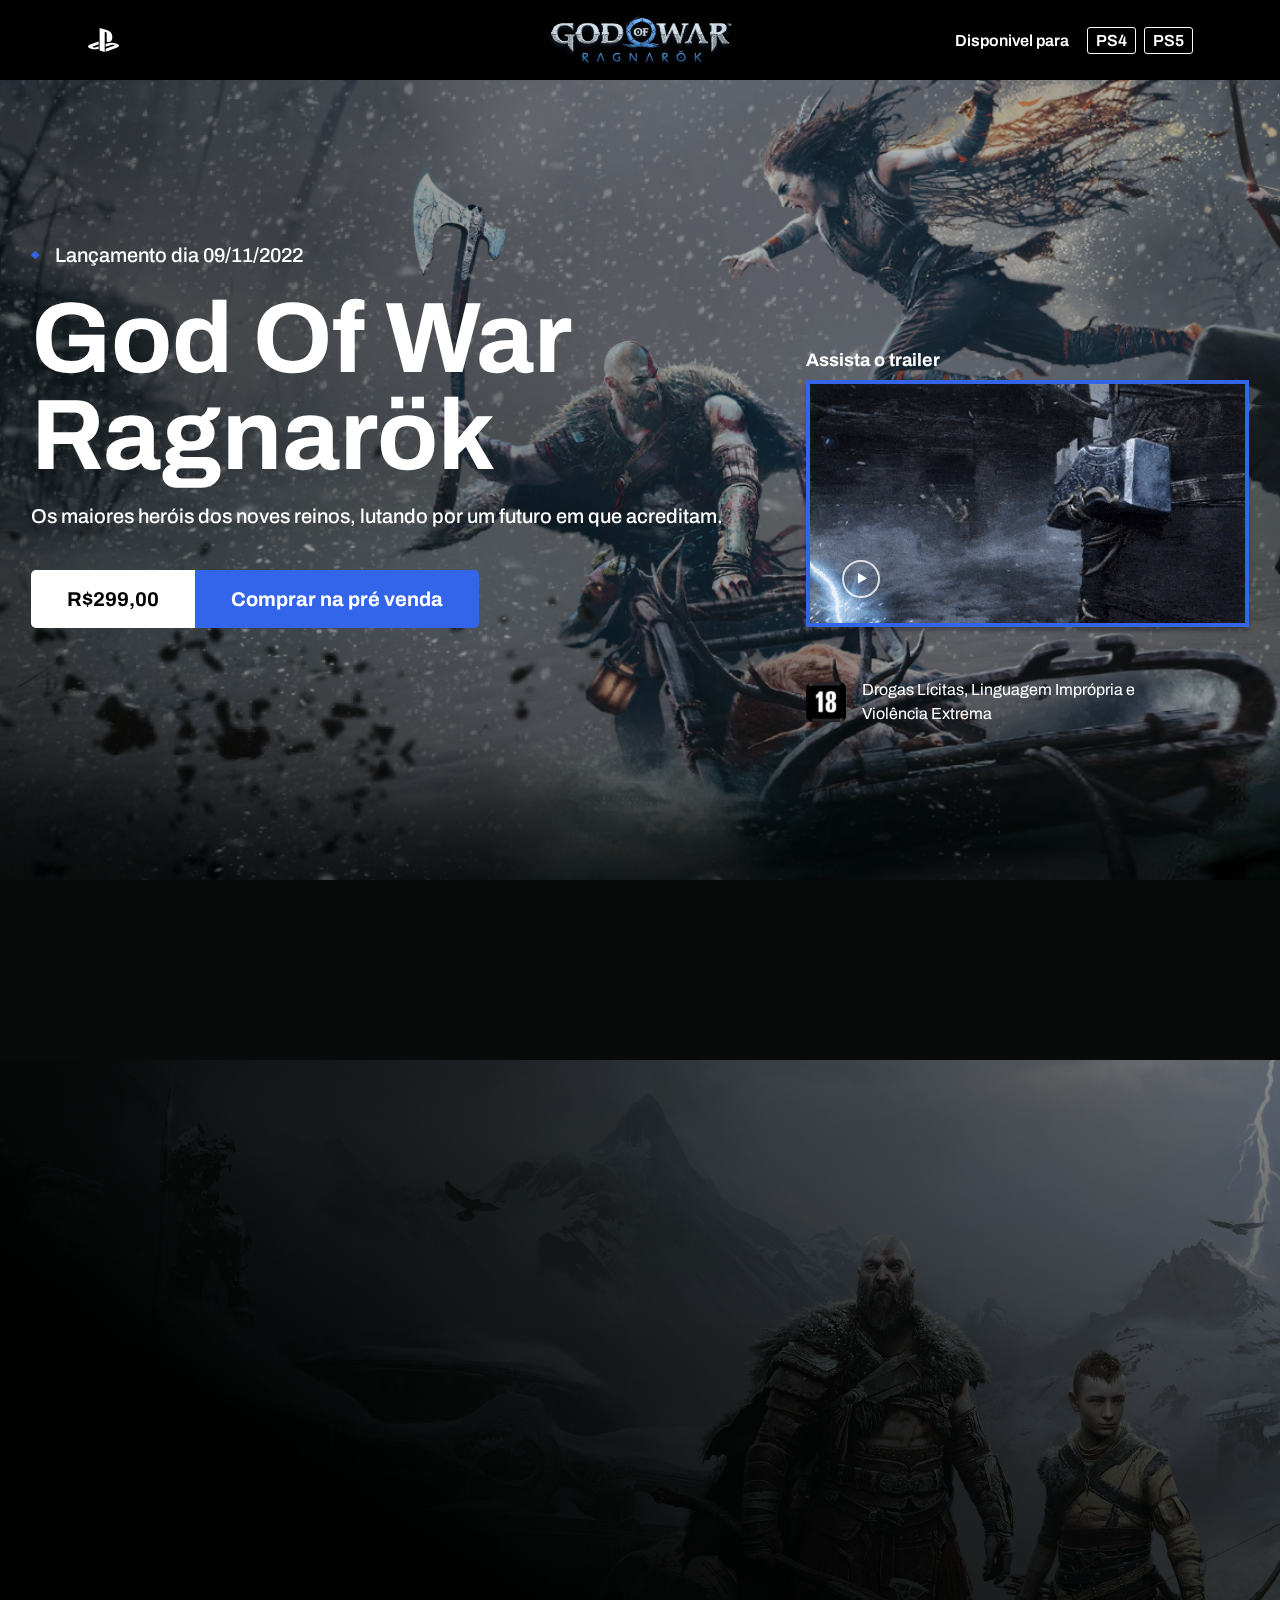
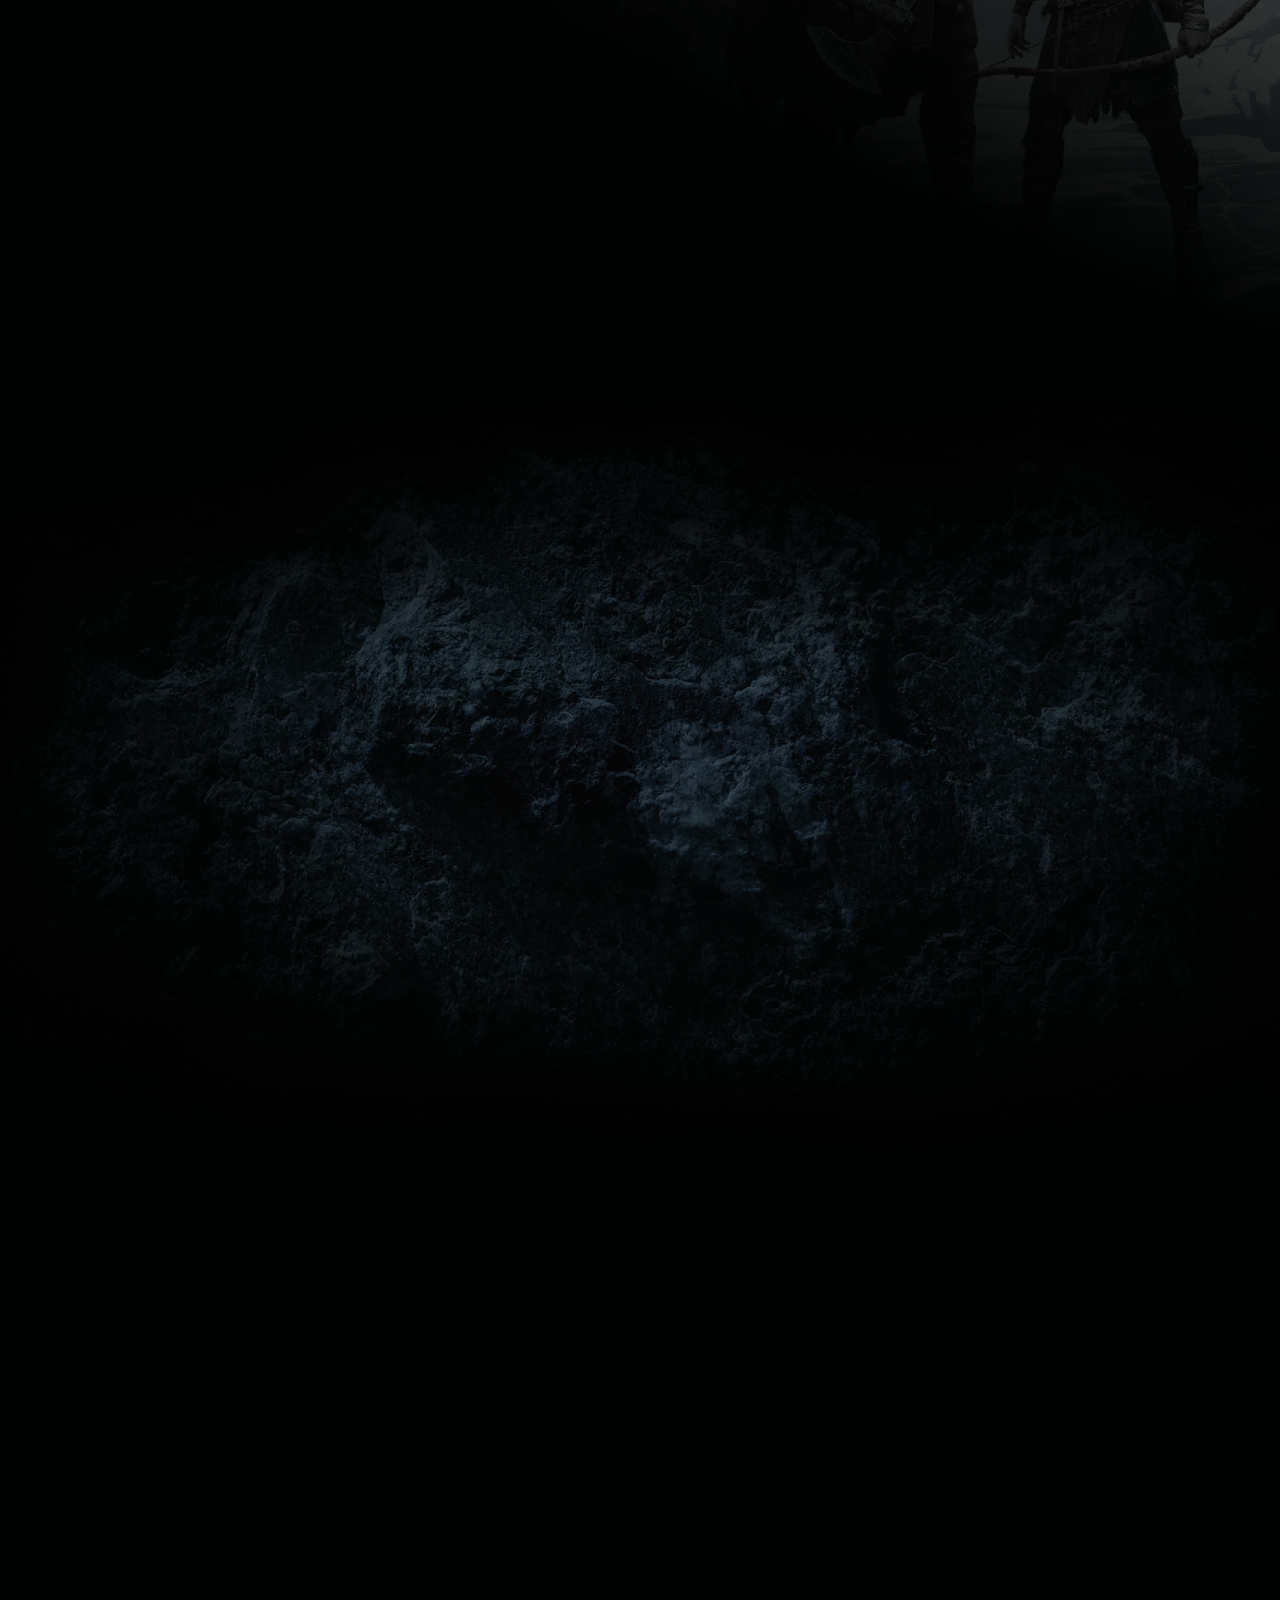
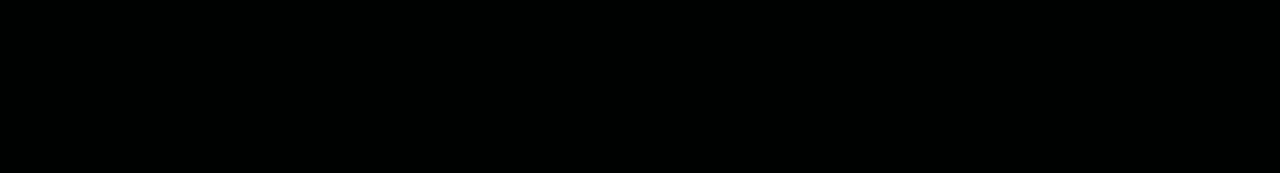
==== index.html @ 397159f2 "Initial commit" ====
<!DOCTYPE html>
<html lang="pt-br">
<head>
    <meta charset="UTF-8">
    <meta http-equiv="X-UA-Compatible" content="IE=edge">
    <meta name="viewport" content="width=device-width, initial-scale=1.0">

    <link rel="preconnect" href="https://fonts.googleapis.com">
    <link rel="preconnect" href="https://fonts.gstatic.com" crossorigin>
    <link href="https://fonts.googleapis.com/css2?family=Archivo:wght@400;500;600;700&display=swap" rel="stylesheet">
    <link href="https://unpkg.com/aos@2.3.1/dist/aos.css" rel="stylesheet">
    <link rel="stylesheet" href="./css/main.min.css">
    <link rel="stylesheet" href="https://cdn.jsdelivr.net/npm/swiper@8/swiper-bundle.min.css">
    <link rel="shortcut icon" href="./img/favicon-16x16.png" type="image/x-icon">

    <title>God Of War Ragnarök</title>
</head>
<body>
    <header>
        <div class="container-gow">
            <div class="position-sony" data-aos="fade-right">
                <a href="https://www.playstation.com/pt-br/" target="_blank">
                    <img src="./img/sony.svg" class="logo-sony" alt="logo sony">
                </a>
            </div>
            
            <div class="position-gow" data-aos="zoom-in">
                <a href="/">
                    <img src="./img/logo.jpg" class="logo-gow" alt="logo god of war ragnarok">
                </a>
            </div>

            <div class="platform" data-aos="fade-left">
                    <span>Disponivel para</span>
                    <ul>
                        <li>
                            <a href="https://www.playstation.com/pt-br/games/god-of-war-ragnarok/" target="_blank">PS4</a>
                        </li>
                        <li>
                            <a href="https://www.playstation.com/pt-br/games/god-of-war-ragnarok/" target="_blank">PS5</a>
                        </li>
                    </ul>
            </div>
        </div>
    </header>

    <section class="s-hero">
        <div class="container-gow">
            <div class="left" data-aos="fade-right">
                <h3 class="subtitle">
                    <img src="./img/bullets.svg" alt="bullet title">
                    <span>Lançamento dia 09/11/2022</span>
                </h3>

                <h1>God Of War Ragnarök</h1>
                <p>Os maiores heróis dos noves reinos, lutando por um futuro em que acreditam.</p>

                <div class="value">
                    <div class="price">
                        <h4>
                            <strong>R$299,00</strong>
                        </h4>
                    </div>

                    <div class="pre-venda">
                        <a href="#" target="_blank">Comprar na pré venda</a>
                    </div>
                </div>
            </div>

            <div class="right" data-aos="fade-up">
                <span>Assista o trailer</span>
                <button>
                    <a href="https://youtu.be/gqciogn3sUc" target="_blank">
                        <img src="img/thumbnail.gif" class="thumbnail" alt="thumbnail do trailer">
                        <img src="img/play.svg" class="play" alt="icon play">
                    </a>
                </button>

                <div class="year-old">
                    <img src="./img/faixa-etaria.png" alt="faixa etaria 18 anos">
                    <p>Drogas Lícitas, Linguagem Imprópria e Violência Extrema</p>
                </div>
            </div>
        </div>
    </section>

    <section class="s-info-geral">
        <div class="container-gow" data-aos="fade-up">
            <ul class="aos-init">
                <li>
                    <div class="icon">
                        <img src="./img/icon-game-offline.png" alt="icone - jogo offline">
                    </div>
                    <span>Jogo offline habilitado</span>
                </li>

                <li>
                    <div class="icon">
                        <img src="./img/icon-singleplayer.png" alt="icone - 1 jogador">
                    </div>
                    <span>1 jogador</span>
                </li>

                <li>
                    <div class="icon">
                        <img src="./img/icon-use-remote.png" alt="icone - compátivel remoto">
                    </div>
                    <span>Compátivel com uso remoto</span>
                </li>

                <li>
                    <div class="icon">
                        <img src="./img/icon-function-vibration.png" alt="icone - função de vibração">
                    </div>
                    <span>Função de vibração necessária</span>
                </li>

                <li>
                    <div class="icon">
                        <img src="./img/icon-effect.png" alt="icone - jogo offline">
                    </div>
                    <span>Efeito gatilho necessário</span>
                </li>

                <li>
                    <div class="icon">
                        <img src="./img/icon-psn-plus.png" alt="icone - jogo offline">
                    </div>
                    <span>Compatível com a ajuda do jogo</span>
                </li>
            </ul>
        </div>
    </section>

    <section class="s-story">
        <div class="container-gow">
            <div class="left" data-aos="fade-right">
                <h3 class="subtitle">
                    <img src="./img/bullets.svg" alt="bullets">
                    <span>Sony Interactive Entertainment</span>
                </h3>
    
                <h2>
                    Embarque com Kratos e Atreus em uma jornada épica
                </h2>
    
                <p>
                    O Fimbulwinter já começou. Kratos e Atreus devem viajar pelos Nove Reinos em busca de respostas enquanto as forças asgardianas se preparam para uma batalha profetizada que causará o fim do mundo. Nessa jornada, eles explorarão paisagens míticas impressionantes e enfrentarão inimigos aterradores: deuses nórdicos e monstros. A ameaça do Ragnarök se aproxima. Kratos e Atreus terão de escolher entre a segurança deles próprios e a dos reinos.
                </p>
    
                <div class="corp">
                    <img src="./img/logo-sta-monica-sony.png" alt="Logo Santa Monica e Sony">
                    <span>
                        De Santa Monica Studio, esta é a sequência da aclamada versão de 2018 de God of War.
                    </span>
                </div>
            </div>
            
            <img src="./img/kratos-atreus.png" class="kratos-atreus" data-aos="fade-left" alt="imagem do kratos e atreus">
        </div>
    </section>

    <section class="s-characters">
        <div class="container-gow">
            <div class="description">
                <div class="left" data-aos="fade-right">
                    <h3 class="subtitle">
                        <img src="./img/bullets.svg" alt="Conheça os personagens">
                        <span>Conheça os personagens</span>
                    </h3>

                    <h2>Toda grande aventura é uma história esperando para ser contada</h2>

                    <p>
                        Reviva o começo da jornada nórdica épica de Kratos e Atreus em Mitos de Midgard. Um alerta para quem não está familiarizado com God of War: spoilers à frente.
                    </p>
                </div>

                <div class="right" data-aos="fade-left">
                    <img src="./img/axel.png" alt="Imagem do machado do kratos">
                    <!-- <div class="text">
                        <img src="./img/logo.jpg" alt="Logo do God Of War">
                        <span>Lançamento dia 09/11/2022</span>
                    </div> -->
                </div>
            </div>

            <div class="slide-characters" data-aos="fade-up">
                <div class="swiper-wrapper">

                    <!-- Kratos -->
                    <div class="swiper-slide">
                        <div class="card-gow">
                            <div class="image-gow">
                                <img src="./img/kratos.jpg" alt="kratos, deus da guerra">
                                <button>Saiba mais</button>
                            </div>

                            <div class="info-gow">
                                <h3>Kratos</h3>
                                <span>Deus da Guerra</span>
                            </div>
                        </div>
                    </div>

                    <!-- Atreus -->
                    <div class="swiper-slide">
                        <div class="card-gow">
                            <div class="image-gow">
                                <img src="./img/atreus.jpg" alt="Atreus, filho de Kratos">
                                <button>Saiba mais</button>
                            </div>

                            <div class="info-gow">
                                <h3>Atreus</h3>
                                <span>Filho de Kratos e campeão dos Jötnar</span>
                            </div>
                        </div>
                    </div>

                    <!-- Mimir -->
                    <div class="swiper-slide">
                        <div class="card-gow">
                            <div class="image-gow">
                                <img src="./img/mimir.jpg" alt="Mimir, aliado de Kratos e o Homem mais inteligente vivo">
                                <button>Saiba mais</button>
                            </div>

                            <div class="info-gow">
                                <h3>Mimir</h3>
                                <span>Aliado de Kratos e o Homem mais inteligente vivo</span>
                            </div>
                        </div>
                    </div>

                    <!-- Freya -->
                    <div class="swiper-slide">
                        <div class="card-gow">
                            <div class="image-gow">
                                <img src="./img/freya.jpg" alt="Freya, Deusa Vanir, mãe de Bauldur e aliada de Kratos">
                                <button>Saiba mais</button>
                            </div>

                            <div class="info-gow">
                                <h3>Freya</h3>
                                <span>Deusa Vanir, mãe de Bauldur e aliada de Kratos</span>
                            </div>
                        </div>
                    </div>

                    <!-- Thor -->
                    <div class="swiper-slide">
                        <div class="card-gow">
                            <div class="image-gow">
                                <img src="./img/thor.jpg" alt="Thor, Deus do trovão e filho de Odin">
                                <button>Saiba mais</button>
                            </div>

                            <div class="info-gow">
                                <h3>Thor</h3>
                                <span>Deus do trovão e filho de Odin</span>
                            </div>
                        </div>
                    </div>

                    <!-- Tyr -->
                    <div class="swiper-slide">
                        <div class="card-gow">
                            <div class="image-gow">
                                <img src="./img/tyr.jpg" alt="Tyr, Deus da Guerra Nórdico">
                                <button>Saiba mais</button>
                            </div>

                            <div class="info-gow">
                                <h3>Tyr</h3>
                                <span>Deus da Guerra Nórdico</span>
                            </div>
                        </div>
                    </div>

                    <!-- Angrboda -->
                    <div class="swiper-slide">
                        <div class="card-gow">
                            <div class="image-gow">
                                <img src="./img/angrboda.jpg" alt="Angrboda, Amiga de Atreus e Jötnar">
                                <button>Saiba mais</button>
                            </div>

                            <div class="info-gow">
                                <h3>Angrboda</h3>
                                <span>Amiga de Atreus e Jötnar</span>
                            </div>
                        </div>
                    </div>

                    <!-- Sindri -->
                    <div class="swiper-slide">
                        <div class="card-gow">
                            <div class="image-gow">
                                <img src="./img/sindri.jpg" alt="Sindri, anão ferreiro, aliado de Kratos e irmão de Brok">
                                <button>Saiba mais</button>
                            </div>

                            <div class="info-gow">
                                <h3>Sindri</h3>
                                <span>Anão ferreiro e aliado de Kratos</span>
                            </div>
                        </div>
                    </div>

                    <!-- Brok -->
                    <div class="swiper-slide">
                        <div class="card-gow">
                            <div class="image-gow">
                                <img src="./img/brok.jpg" alt="Brok, anão ferreiro, aliado de Kratos e irmão de Sindri">
                                <button>Saiba mais</button>
                            </div>

                            <div class="info-gow">
                                <h3>Brok</h3>
                                <span>Aliado de Kratos e irmão de Sindri</span>
                            </div>
                        </div>
                    </div>

                    <div class="swiper-slide">
                        <div class="card-gow">
                            <div class="image-gow">
                                <img src="./img/durlin.jpg" alt="Durlin, amigo de Sindri e Brok">
                                <button>Saiba mais</button>
                            </div>

                            <div class="info-gow">
                                <h3>Durlin</h3>
                                <span>Amigo de Sindri e Brok</span>
                            </div>
                        </div>
                    </div>
                </div>
            </div>
        </div>
        
    </section>

    <!-- Default js, swiper library and animation aos -->
    <script src="https://cdn.jsdelivr.net/npm/swiper@8/swiper-bundle.min.js"></script>
    <script src="https://unpkg.com/aos@2.3.1/dist/aos.js"></script>
    <script src="./js/main.js"></script>
</body>
</html>
---- css/main.min.css ----
*{margin:0;padding:0;border:0;outline:0;box-sizing:border-box;list-style:none;text-decoration:none;font-family:"Archivo",Arial,sans-serif;color:#fff}::-webkit-scrollbar{width:10px;background-color:#000201}::-webkit-scrollbar-thumb{background:#3265ea;border-radius:20px}html,body{height:100%;width:100%;background:#000201;font-size:62.5%}img{max-width:100%;display:block}.container-gow{width:100%;max-width:143.5rem;margin:0 auto;padding:0 1.5rem}@media screen and (max-width: 1440px){.container-gow{max-width:124.8rem}}.subtitle{display:flex;margin-bottom:2.4rem;align-items:center;font-size:2rem;font-weight:500;line-height:2.2rem;color:#fff}@media(max-width: 1200px){.subtitle span{font-size:1.8rem}}@media(max-width: 900px){.subtitle{justify-content:center}}@media(max-width: 480px){.subtitle span{font-size:1.6rem}}h1{font-weight:700;font-size:7.75rem;line-height:97.5%}@media(max-width: 1200px){h1{font-size:8rem !important}}h2{font-weight:700;font-size:4rem;line-height:130%}p{font-weight:400;font-size:2rem;line-height:160%;color:#bdc2cb}.card-gow{width:100%;max-width:38.4rem}.card-gow .image-gow{position:relative;display:flex;justify-content:center;height:100%;width:100%;margin-bottom:2.4rem;overflow:hidden}.card-gow .image-gow img{transition:transform .3s ease}.card-gow .image-gow button{position:absolute;bottom:0;padding:1.8rem 3.6rem;border-radius:5px;background:#3265ea;font-weight:700;font-size:1.8rem;line-height:2rem;opacity:0;cursor:pointer;transition:all .3s ease}.card-gow .info-gow h3{font-weight:700;font-size:1.8rem;line-height:2rem;margin-bottom:7px}.card-gow .info-gow span{font-size:1.4rem;line-height:1.5rem}.card-gow:hover .image-gow img{width:100%;height:100%;-o-object-fit:cover;object-fit:cover;transition:transform .7s ease;transform:scale(1.1)}.card-gow:hover .image-gow button{opacity:1;bottom:5.7rem}.card-gow:hover .image-gow button:hover{color:rgba(255,255,255,.829)}@media(max-width: 767px){div.container-gow div.position-sony{display:none}div.container-gow div.position-gow{width:140px;display:flex;align-items:center;position:absolute;left:2em}div.container-gow div.platform{right:2em}div.container-gow div.platform span{display:none}}@media(min-width: 768px)and (max-width: 1200px){header .container-gow .platform{right:2em}header .container-gow .platform span{display:none}}@media(max-width: 1200px){section.s-hero{height:67rem;padding-top:8.4rem;padding-bottom:8rem}section.s-hero div.container-gow div.left{margin-bottom:4rem;max-width:64rem}section.s-hero div.container-gow div.left p{font-size:1.8rem}section.s-hero div.container-gow div.right{max-width:35.7rem}section.s-hero div.container-gow div.right button{height:19.7rem}section.s-info-geral{height:auto;padding:4rem 0}section.s-info-geral ul{flex-wrap:wrap;gap:3rem 0}section.s-info-geral ul li{width:33.3%}section.s-story{background:none;padding:6rem 0}section.s-story div.container-gow{flex-direction:column-reverse;align-items:center}section.s-story div.container-gow div.left{max-width:100%;text-align:center}section.s-story div.container-gow div.left h3.subtitle{justify-content:center}section.s-story div.container-gow div.left h2{max-width:75%;margin:2rem auto}section.s-story div.container-gow img.kratos-atreus{top:0;left:0;margin-bottom:6rem}section.s-characters{padding:6rem 0}section.s-characters div.container-gow div.description div.right span{margin-left:0}}@media(max-width: 900px){section.s-hero{height:auto}section.s-hero div.container-gow{flex-direction:column;align-items:center}section.s-hero div.container-gow div.left{text-align:center}section.s-hero div.container-gow div.left div.value{justify-content:center}section.s-hero div.container-gow div.right{top:0;text-align:center}section.s-hero div.container-gow div.right button{margin-bottom:3rem}section.s-hero div.container-gow div.right div.year-old{flex-direction:column}section.s-hero div.container-gow div.right div.year-old p{margin-left:0;margin-top:2rem}section.s-story div.container-gow div.left h2{max-width:95%}section.s-characters div.container-gow div.description{flex-direction:column;align-items:center}section.s-characters div.container-gow div.description div.left{max-width:100%;margin-bottom:4rem;text-align:center}section.s-characters div.container-gow div.description div.left p{max-width:60rem;margin:0 auto}}@media(max-width: 560px){section.s-info-geral ul li{width:50%}section.s-info-geral ul li span{max-width:14.5rem}section.s-story div.container-gow div.left h2{font-size:3rem}section.s-story div.container-gow div.left p{margin-bottom:4rem;font-size:1.6rem}section.s-story div.container-gow div.left div.corp{flex-direction:column}section.s-story div.container-gow div.left div.corp span{margin-top:3rem;margin-left:0}section.s-characters{padding:6rem 0}section.s-characters div.container-gow div.description div.left h2{font-size:3rem}section.s-characters div.container-gow div.description div.left p{font-size:1.8rem}}@media(max-width: 480px){section.s-hero{padding:4rem 0}section.s-hero div.container-gow div.left h1{margin:1.5rem 0;font-size:6rem !important}section.s-hero div.container-gow div.left p{margin:3rem auto}section.s-hero div.container-gow div.left div.value{max-width:35.7rem;margin:auto;flex-direction:column}section.s-hero div.container-gow div.left div.value div.price{width:100%;border-radius:5px 5px 0 0}section.s-hero div.container-gow div.left div.value div.pre-venda{width:100%;border-radius:0 0 5px 5px}section.s-hero div.container-gow div.left div.value div.pre-venda a{width:100%;padding:0;display:flex;align-items:center;justify-content:center}}header{display:flex;height:8rem;width:100%;background:#000}header .container-gow{position:relative;display:flex;align-items:center;justify-content:center;min-width:100%}header .container-gow .position-sony{position:absolute;left:14em}header .container-gow .platform{display:flex;align-items:center;position:absolute;right:14em}header .container-gow .platform span{font-weight:600;font-size:1.6rem;line-height:17px}header .container-gow .platform ul{display:flex;align-items:center;gap:.8rem;margin-left:1.8rem}header .container-gow .platform ul li{display:flex;align-items:center;justify-content:center;padding:.4rem .8rem;border:1.5px solid #fff;border-radius:3px;font-weight:600;font-size:1.6rem;text-transform:uppercase;cursor:pointer}header .container-gow .platform ul li:hover{border:1.5px solid rgba(255,255,255,.788)}header .container-gow .platform ul li:hover a{color:rgba(255,255,255,.788)}.s-hero{height:80rem;padding-top:16.4rem;padding-bottom:10.3rem;background:url(../img/bg-hero.jpg) no-repeat fixed top center;background-size:cover}.s-hero .container-gow{display:flex;align-items:flex-end;justify-content:space-between}.s-hero .container-gow .left{width:100%;max-width:78.2rem}.s-hero .container-gow .left .subtitle{display:flex;align-items:center;font-weight:500;font-size:2rem;line-height:2.2rem;color:#fff;margin-bottom:2.4rem}.s-hero .container-gow .left .subtitle img{margin-right:1.5rem}.s-hero .container-gow .left h1{margin-top:2.4rem;margin-bottom:1.8rem;font-size:10rem}.s-hero .container-gow .left p{margin-top:1.8rem;margin-bottom:4rem;font-weight:500;font-size:2rem;line-height:140%;color:#fff}.s-hero .container-gow .left .value{display:flex;align-items:center}.s-hero .container-gow .left .value div.price{padding:0 3.6rem;background:#fff;border-radius:5px 0 0 5px;display:flex;align-items:center;justify-content:center}.s-hero .container-gow .left .value div.pre-venda{border-radius:0 5px 5px 0;background:#3265ea}.s-hero .container-gow .left .value strong{font-weight:700;font-size:2rem;line-height:5.8rem;color:#000}.s-hero .container-gow .left .value a{display:block;padding:0 3.6rem;font-weight:700;font-size:2rem;line-height:5.8rem}.s-hero .container-gow .left .value a:hover{color:rgba(255,255,255,.897);background:rgba(50,102,234,.8980392157)}.s-hero .container-gow .right{position:relative;top:9.8rem;width:100%;max-width:44.3rem}.s-hero .container-gow .right span{display:block;margin-bottom:1rem;font-weight:700;font-size:1.8rem;line-height:2rem}.s-hero .container-gow .right button{position:relative;height:24.7rem;width:100%;border:4px solid #3265ea;box-shadow:0 4px 4px rgba(0,0,0,.25);background:rgba(0,0,0,0);overflow:hidden;cursor:pointer;display:flex;align-items:flex-end;padding-left:32px;padding-bottom:25px;margin-bottom:5.1rem}.s-hero .container-gow .right button .thumbnail{position:absolute;top:0;left:0;width:100%;height:100%}.s-hero .container-gow .right button .play{position:relative;z-index:1}.s-hero .container-gow .right .year-old{display:flex;align-items:center}.s-hero .container-gow .right .year-old p{max-width:27.4rem;margin-left:1.5rem;font-weight:400;font-size:1.6rem;line-height:2.4rem;color:#fff}.s-info-geral{width:100%;height:18rem;display:flex;align-items:center;overflow:hidden;background-color:#090a0a;padding-top:6.3rem;padding-bottom:5.4rem}.s-info-geral ul{display:flex;align-items:flex-start;justify-content:space-between}.s-info-geral ul li{display:flex;flex-direction:column;align-items:center}.s-info-geral ul li .icon{height:3.1rem;width:3.1rem;display:flex;align-items:center;justify-content:center}.s-info-geral ul li span{display:block;margin-top:1.2rem;text-align:center;font-weight:400;font-size:1.4rem;line-height:160%;color:#bdc2cb}.s-story{padding-top:16rem;padding-bottom:8rem;background:url(../img/bg-story.png) no-repeat top center;overflow:hidden}.s-story .container-gow{display:flex;align-items:flex-end}.s-story .left{width:100%;max-width:62.9rem}.s-story .left .subtitle img{margin-right:1.5rem}.s-story .left h2{max-width:50.2rem;margin-top:2.8rem;margin-bottom:2.4rem}.s-story .left p{margin-top:2.4rem;margin-bottom:5.6rem;font-weight:400;font-size:2rem;line-height:160%;color:#bdc2cb}.s-story .left .corp{display:flex;align-items:center;justify-content:center}.s-story .left .corp span{max-width:32.4rem;margin-left:4.6rem;font-weight:400;font-size:1.6rem;line-height:2rem;color:#fff}.s-story .kratos-atreus{position:relative;left:42px;top:10px}.s-characters{height:138.8rem;padding-top:21.3rem;background:url(../img/bg-characters.png) no-repeat top center}.s-characters .container-gow .description{display:flex;align-items:flex-start;justify-content:space-between}.s-characters .container-gow .description .left{width:100%;max-width:61.2rem;margin-top:3.7rem}.s-characters .container-gow .description .left .subtitle img{margin-right:1.5rem}.s-characters .container-gow .description .left h2{margin-bottom:2.4rem}.s-characters .container-gow .description .left p{max-width:57.8rem;font-weight:400;font-size:2rem;line-height:160%;color:#bdc2cb}.s-characters .container-gow .description .right{display:flex;align-items:center;justify-content:space-between}.s-characters .container-gow div.slide-characters{margin:4rem 0;padding-bottom:20em;overflow-x:hidden}/*# sourceMappingURL=main.min.css.map */
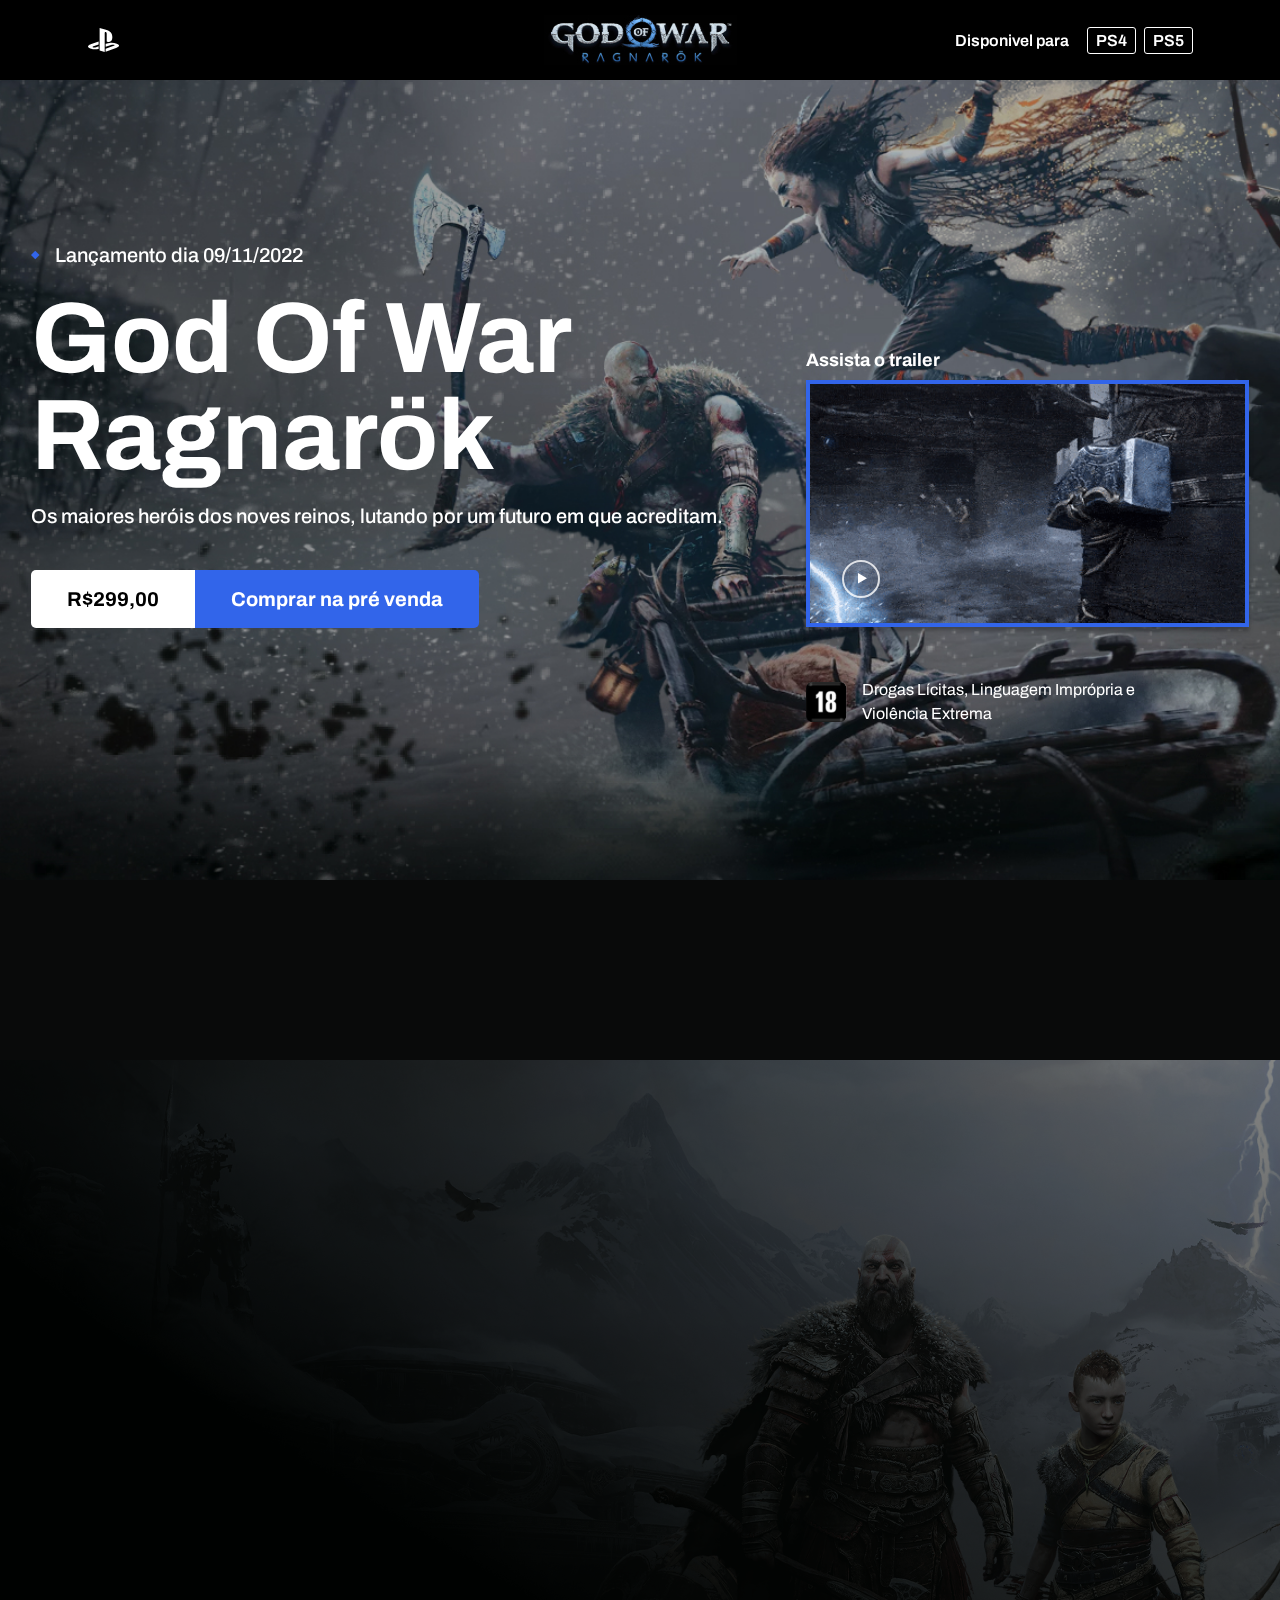
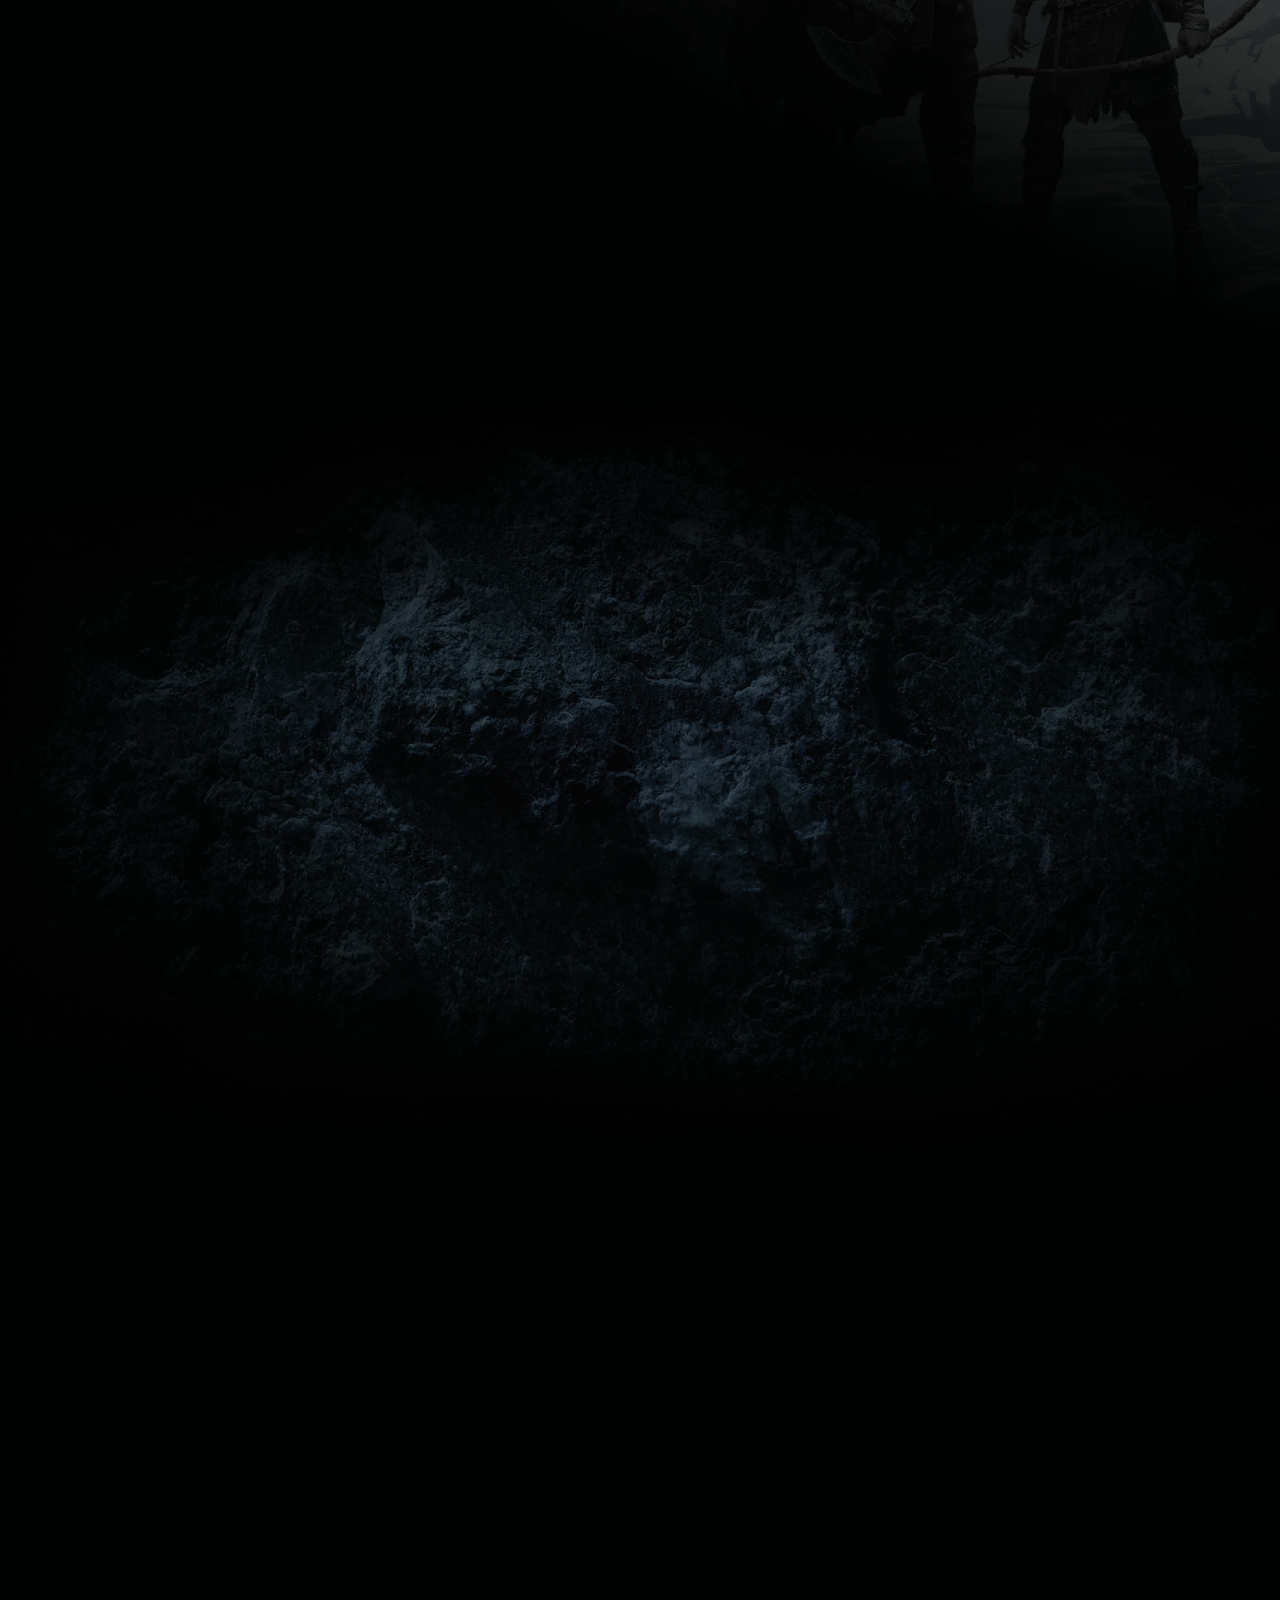
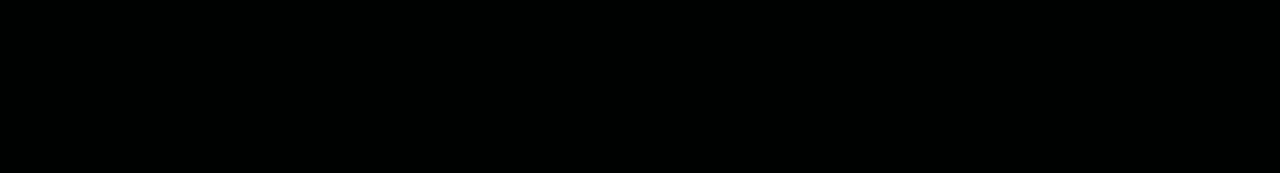
==== commit 069ff3b1: "Update index.html" ====
--- a/index.html
+++ b/index.html
@@ -157,7 +157,7 @@
                 </div>
             </div>
             
-            <img src="./img/kratos-atreus.png" class="kratos-atreus" data-aos="fade-left" alt="imagem do kratos e atreus">
+            <img src="./img/kratos-atreus.png" class="kratos-atreus" data-aos="zoom-in" alt="imagem do kratos e atreus">
         </div>
     </section>
 
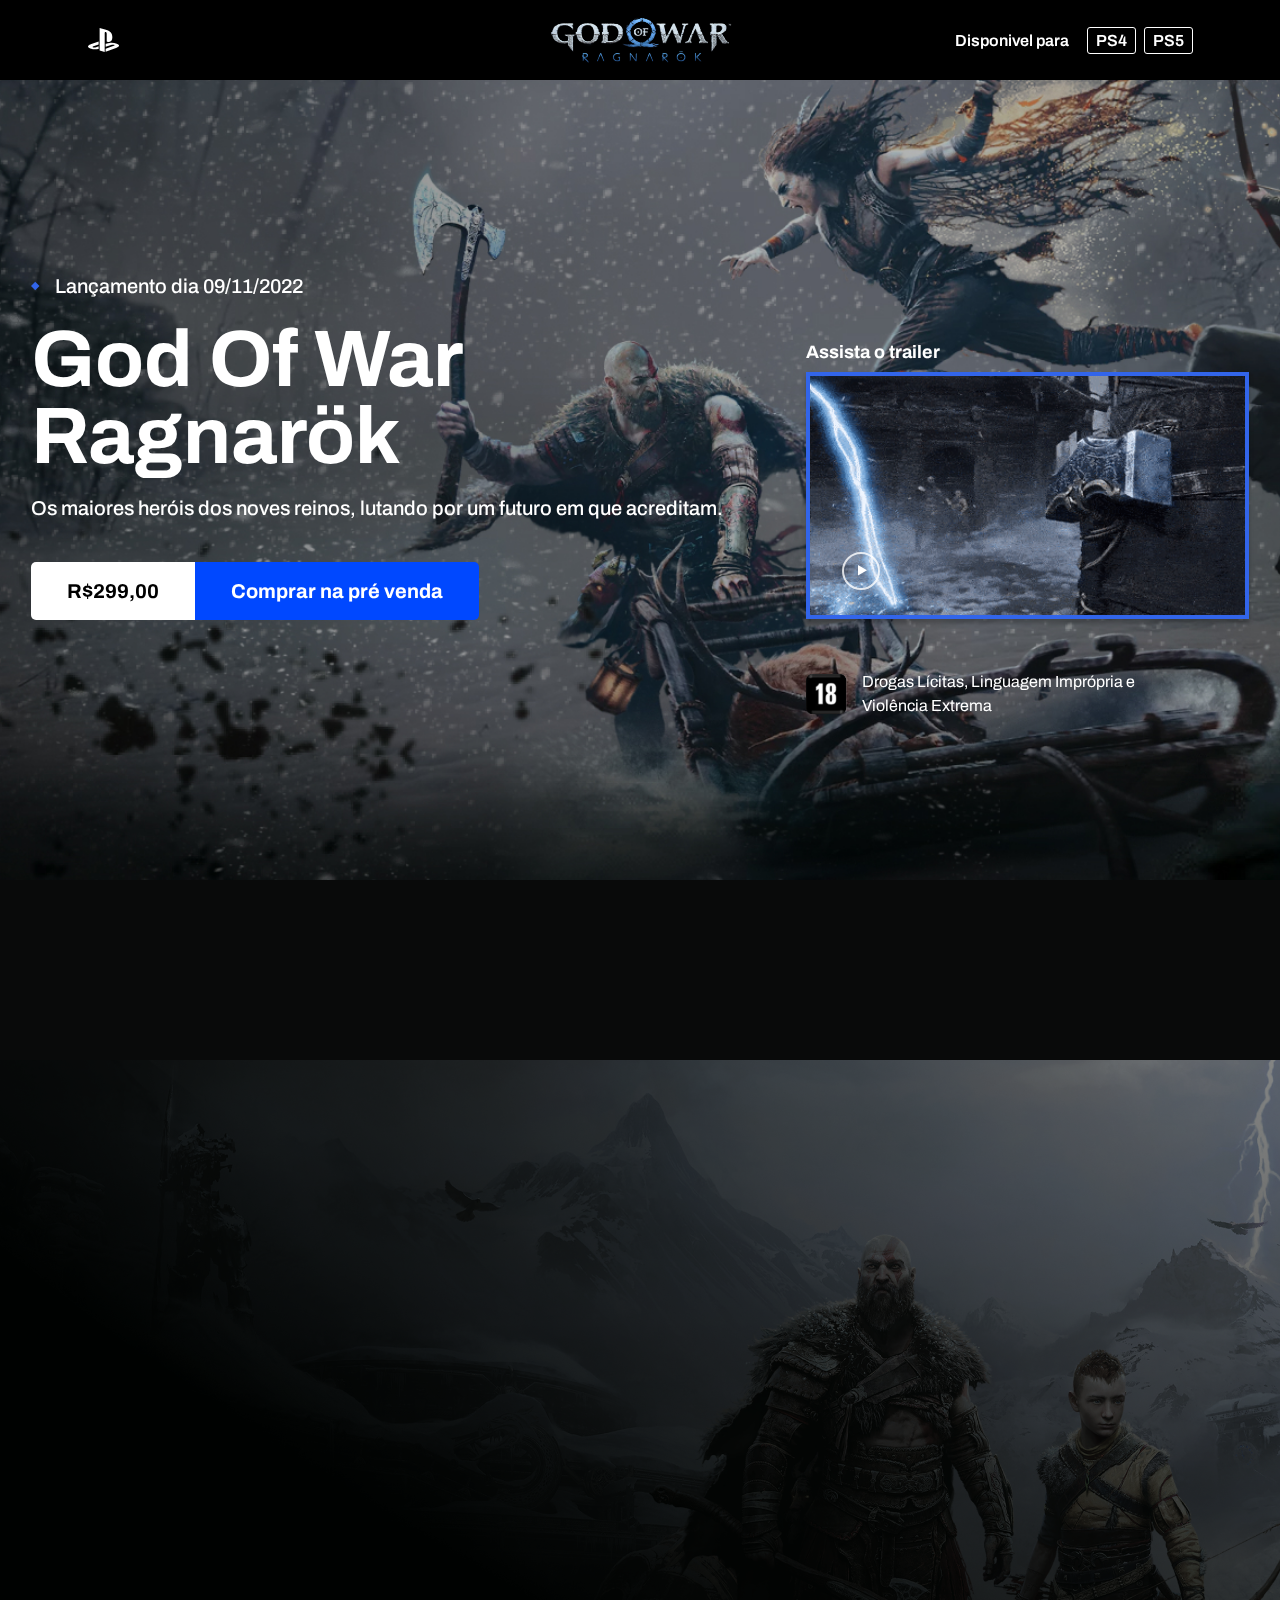
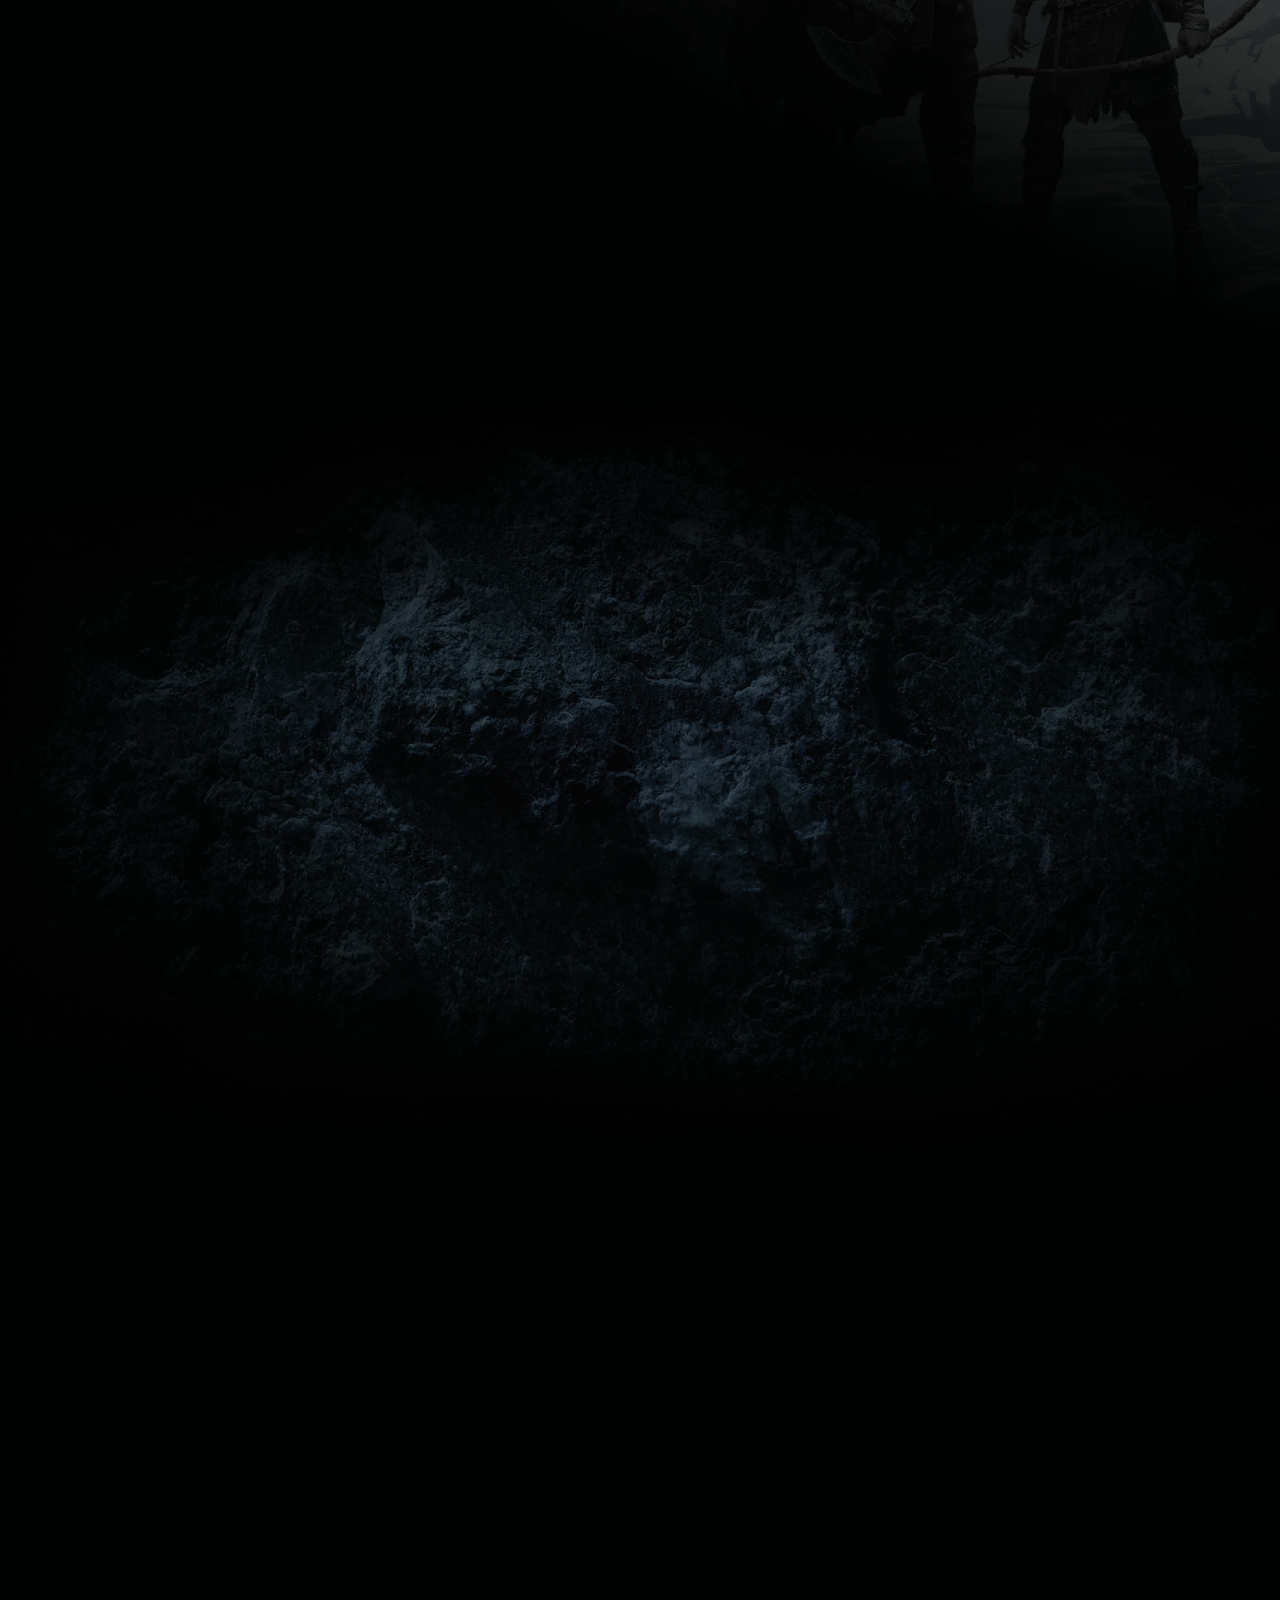
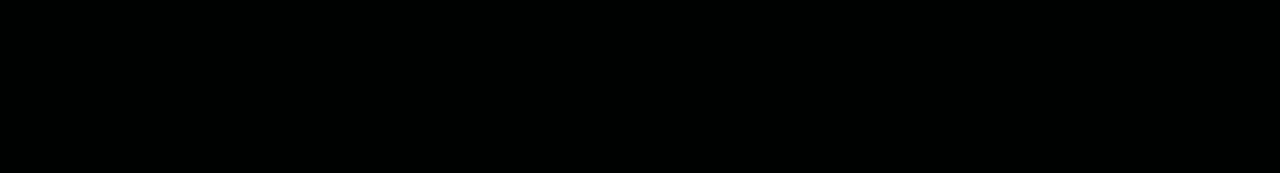
==== commit 974a5c37: "section cards" ====
--- a/index.html
+++ b/index.html
@@ -26,7 +26,7 @@
             
             <div class="position-gow" data-aos="zoom-in">
                 <a href="/">
-                    <img src="./img/logo.jpg" class="logo-gow" alt="logo god of war ragnarok">
+                    <img src="./img/logo.png" class="logo-gow" alt="logo god of war ragnarok">
                 </a>
             </div>
 
@@ -179,10 +179,6 @@
 
                 <div class="right" data-aos="fade-left">
                     <img src="./img/axel.png" alt="Imagem do machado do kratos">
-                    <!-- <div class="text">
-                        <img src="./img/logo.jpg" alt="Logo do God Of War">
-                        <span>Lançamento dia 09/11/2022</span>
-                    </div> -->
                 </div>
             </div>
 
@@ -194,7 +190,7 @@
                         <div class="card-gow">
                             <div class="image-gow">
                                 <img src="./img/kratos.jpg" alt="kratos, deus da guerra">
-                                <button>Saiba mais</button>
+                                <button><a href="./kratos.html">Saiba mais</a></button>
                             </div>
 
                             <div class="info-gow">
@@ -209,7 +205,7 @@
                         <div class="card-gow">
                             <div class="image-gow">
                                 <img src="./img/atreus.jpg" alt="Atreus, filho de Kratos">
-                                <button>Saiba mais</button>
+                                <button><a href="./atreus.html">Saiba mais</a></button>
                             </div>
 
                             <div class="info-gow">
@@ -224,7 +220,7 @@
                         <div class="card-gow">
                             <div class="image-gow">
                                 <img src="./img/mimir.jpg" alt="Mimir, aliado de Kratos e o Homem mais inteligente vivo">
-                                <button>Saiba mais</button>
+                                <button><a href="./mimir.html">Saiba mais</a></button>
                             </div>
 
                             <div class="info-gow">
@@ -239,7 +235,7 @@
                         <div class="card-gow">
                             <div class="image-gow">
                                 <img src="./img/freya.jpg" alt="Freya, Deusa Vanir, mãe de Bauldur e aliada de Kratos">
-                                <button>Saiba mais</button>
+                                <button><a href="./freya.html">Saiba mais</a></button>
                             </div>
 
                             <div class="info-gow">
@@ -254,7 +250,7 @@
                         <div class="card-gow">
                             <div class="image-gow">
                                 <img src="./img/thor.jpg" alt="Thor, Deus do trovão e filho de Odin">
-                                <button>Saiba mais</button>
+                                <button><a href="./thor.html">Saiba mais</a></button>
                             </div>
 
                             <div class="info-gow">
@@ -269,7 +265,7 @@
                         <div class="card-gow">
                             <div class="image-gow">
                                 <img src="./img/tyr.jpg" alt="Tyr, Deus da Guerra Nórdico">
-                                <button>Saiba mais</button>
+                                <button><a href="./tyr.html">Saiba mais</a></button>
                             </div>
 
                             <div class="info-gow">
@@ -284,7 +280,7 @@
                         <div class="card-gow">
                             <div class="image-gow">
                                 <img src="./img/angrboda.jpg" alt="Angrboda, Amiga de Atreus e Jötnar">
-                                <button>Saiba mais</button>
+                                <button><a href="./angrboda.html">Saiba mais</a></button>
                             </div>
 
                             <div class="info-gow">
@@ -299,7 +295,7 @@
                         <div class="card-gow">
                             <div class="image-gow">
                                 <img src="./img/sindri.jpg" alt="Sindri, anão ferreiro, aliado de Kratos e irmão de Brok">
-                                <button>Saiba mais</button>
+                                <button><a href="./sindri.html">Saiba mais</a></button>
                             </div>
 
                             <div class="info-gow">
@@ -314,7 +310,7 @@
                         <div class="card-gow">
                             <div class="image-gow">
                                 <img src="./img/brok.jpg" alt="Brok, anão ferreiro, aliado de Kratos e irmão de Sindri">
-                                <button>Saiba mais</button>
+                                <button><a href="./brok.html">Saiba mais</a></button>
                             </div>
 
                             <div class="info-gow">
@@ -324,11 +320,12 @@
                         </div>
                     </div>
 
+                    <!-- Durlim -->
                     <div class="swiper-slide">
                         <div class="card-gow">
                             <div class="image-gow">
                                 <img src="./img/durlin.jpg" alt="Durlin, amigo de Sindri e Brok">
-                                <button>Saiba mais</button>
+                                <button><a href="./durlin.html">Saiba mais</a></button>
                             </div>
 
                             <div class="info-gow">
--- a/css/main.min.css
+++ b/css/main.min.css
@@ -1 +1 @@
-*{margin:0;padding:0;border:0;outline:0;box-sizing:border-box;list-style:none;text-decoration:none;font-family:"Archivo",Arial,sans-serif;color:#fff}::-webkit-scrollbar{width:10px;background-color:#000201}::-webkit-scrollbar-thumb{background:#3265ea;border-radius:20px}html,body{height:100%;width:100%;background:#000201;font-size:62.5%}img{max-width:100%;display:block}.container-gow{width:100%;max-width:143.5rem;margin:0 auto;padding:0 1.5rem}@media screen and (max-width: 1440px){.container-gow{max-width:124.8rem}}.subtitle{display:flex;margin-bottom:2.4rem;align-items:center;font-size:2rem;font-weight:500;line-height:2.2rem;color:#fff}@media(max-width: 1200px){.subtitle span{font-size:1.8rem}}@media(max-width: 900px){.subtitle{justify-content:center}}@media(max-width: 480px){.subtitle span{font-size:1.6rem}}h1{font-weight:700;font-size:7.75rem;line-height:97.5%}@media(max-width: 1200px){h1{font-size:8rem !important}}h2{font-weight:700;font-size:4rem;line-height:130%}p{font-weight:400;font-size:2rem;line-height:160%;color:#bdc2cb}.card-gow{width:100%;max-width:38.4rem}.card-gow .image-gow{position:relative;display:flex;justify-content:center;height:100%;width:100%;margin-bottom:2.4rem;overflow:hidden}.card-gow .image-gow img{transition:transform .3s ease}.card-gow .image-gow button{position:absolute;bottom:0;padding:1.8rem 3.6rem;border-radius:5px;background:#3265ea;font-weight:700;font-size:1.8rem;line-height:2rem;opacity:0;cursor:pointer;transition:all .3s ease}.card-gow .info-gow h3{font-weight:700;font-size:1.8rem;line-height:2rem;margin-bottom:7px}.card-gow .info-gow span{font-size:1.4rem;line-height:1.5rem}.card-gow:hover .image-gow img{width:100%;height:100%;-o-object-fit:cover;object-fit:cover;transition:transform .7s ease;transform:scale(1.1)}.card-gow:hover .image-gow button{opacity:1;bottom:5.7rem}.card-gow:hover .image-gow button:hover{color:rgba(255,255,255,.829)}@media(max-width: 767px){div.container-gow div.position-sony{display:none}div.container-gow div.position-gow{width:140px;display:flex;align-items:center;position:absolute;left:2em}div.container-gow div.platform{right:2em}div.container-gow div.platform span{display:none}}@media(min-width: 768px)and (max-width: 1200px){header .container-gow .platform{right:2em}header .container-gow .platform span{display:none}}@media(max-width: 1200px){section.s-hero{height:67rem;padding-top:8.4rem;padding-bottom:8rem}section.s-hero div.container-gow div.left{margin-bottom:4rem;max-width:64rem}section.s-hero div.container-gow div.left p{font-size:1.8rem}section.s-hero div.container-gow div.right{max-width:35.7rem}section.s-hero div.container-gow div.right button{height:19.7rem}section.s-info-geral{height:auto;padding:4rem 0}section.s-info-geral ul{flex-wrap:wrap;gap:3rem 0}section.s-info-geral ul li{width:33.3%}section.s-story{background:none;padding:6rem 0}section.s-story div.container-gow{flex-direction:column-reverse;align-items:center}section.s-story div.container-gow div.left{max-width:100%;text-align:center}section.s-story div.container-gow div.left h3.subtitle{justify-content:center}section.s-story div.container-gow div.left h2{max-width:75%;margin:2rem auto}section.s-story div.container-gow img.kratos-atreus{top:0;left:0;margin-bottom:6rem}section.s-characters{padding:6rem 0}section.s-characters div.container-gow div.description div.right span{margin-left:0}}@media(max-width: 900px){section.s-hero{height:auto}section.s-hero div.container-gow{flex-direction:column;align-items:center}section.s-hero div.container-gow div.left{text-align:center}section.s-hero div.container-gow div.left div.value{justify-content:center}section.s-hero div.container-gow div.right{top:0;text-align:center}section.s-hero div.container-gow div.right button{margin-bottom:3rem}section.s-hero div.container-gow div.right div.year-old{flex-direction:column}section.s-hero div.container-gow div.right div.year-old p{margin-left:0;margin-top:2rem}section.s-story div.container-gow div.left h2{max-width:95%}section.s-characters div.container-gow div.description{flex-direction:column;align-items:center}section.s-characters div.container-gow div.description div.left{max-width:100%;margin-bottom:4rem;text-align:center}section.s-characters div.container-gow div.description div.left p{max-width:60rem;margin:0 auto}}@media(max-width: 560px){section.s-info-geral ul li{width:50%}section.s-info-geral ul li span{max-width:14.5rem}section.s-story div.container-gow div.left h2{font-size:3rem}section.s-story div.container-gow div.left p{margin-bottom:4rem;font-size:1.6rem}section.s-story div.container-gow div.left div.corp{flex-direction:column}section.s-story div.container-gow div.left div.corp span{margin-top:3rem;margin-left:0}section.s-characters{padding:6rem 0}section.s-characters div.container-gow div.description div.left h2{font-size:3rem}section.s-characters div.container-gow div.description div.left p{font-size:1.8rem}}@media(max-width: 480px){section.s-hero{padding:4rem 0}section.s-hero div.container-gow div.left h1{margin:1.5rem 0;font-size:6rem !important}section.s-hero div.container-gow div.left p{margin:3rem auto}section.s-hero div.container-gow div.left div.value{max-width:35.7rem;margin:auto;flex-direction:column}section.s-hero div.container-gow div.left div.value div.price{width:100%;border-radius:5px 5px 0 0}section.s-hero div.container-gow div.left div.value div.pre-venda{width:100%;border-radius:0 0 5px 5px}section.s-hero div.container-gow div.left div.value div.pre-venda a{width:100%;padding:0;display:flex;align-items:center;justify-content:center}}header{display:flex;height:8rem;width:100%;background:#000}header .container-gow{position:relative;display:flex;align-items:center;justify-content:center;min-width:100%}header .container-gow .position-sony{position:absolute;left:14em}header .container-gow .platform{display:flex;align-items:center;position:absolute;right:14em}header .container-gow .platform span{font-weight:600;font-size:1.6rem;line-height:17px}header .container-gow .platform ul{display:flex;align-items:center;gap:.8rem;margin-left:1.8rem}header .container-gow .platform ul li{display:flex;align-items:center;justify-content:center;padding:.4rem .8rem;border:1.5px solid #fff;border-radius:3px;font-weight:600;font-size:1.6rem;text-transform:uppercase;cursor:pointer}header .container-gow .platform ul li:hover{border:1.5px solid rgba(255,255,255,.788)}header .container-gow .platform ul li:hover a{color:rgba(255,255,255,.788)}.s-hero{height:80rem;padding-top:16.4rem;padding-bottom:10.3rem;background:url(../img/bg-hero.jpg) no-repeat fixed top center;background-size:cover}.s-hero .container-gow{display:flex;align-items:flex-end;justify-content:space-between}.s-hero .container-gow .left{width:100%;max-width:78.2rem}.s-hero .container-gow .left .subtitle{display:flex;align-items:center;font-weight:500;font-size:2rem;line-height:2.2rem;color:#fff;margin-bottom:2.4rem}.s-hero .container-gow .left .subtitle img{margin-right:1.5rem}.s-hero .container-gow .left h1{margin-top:2.4rem;margin-bottom:1.8rem;font-size:10rem}.s-hero .container-gow .left p{margin-top:1.8rem;margin-bottom:4rem;font-weight:500;font-size:2rem;line-height:140%;color:#fff}.s-hero .container-gow .left .value{display:flex;align-items:center}.s-hero .container-gow .left .value div.price{padding:0 3.6rem;background:#fff;border-radius:5px 0 0 5px;display:flex;align-items:center;justify-content:center}.s-hero .container-gow .left .value div.pre-venda{border-radius:0 5px 5px 0;background:#3265ea}.s-hero .container-gow .left .value strong{font-weight:700;font-size:2rem;line-height:5.8rem;color:#000}.s-hero .container-gow .left .value a{display:block;padding:0 3.6rem;font-weight:700;font-size:2rem;line-height:5.8rem}.s-hero .container-gow .left .value a:hover{color:rgba(255,255,255,.897);background:rgba(50,102,234,.8980392157)}.s-hero .container-gow .right{position:relative;top:9.8rem;width:100%;max-width:44.3rem}.s-hero .container-gow .right span{display:block;margin-bottom:1rem;font-weight:700;font-size:1.8rem;line-height:2rem}.s-hero .container-gow .right button{position:relative;height:24.7rem;width:100%;border:4px solid #3265ea;box-shadow:0 4px 4px rgba(0,0,0,.25);background:rgba(0,0,0,0);overflow:hidden;cursor:pointer;display:flex;align-items:flex-end;padding-left:32px;padding-bottom:25px;margin-bottom:5.1rem}.s-hero .container-gow .right button .thumbnail{position:absolute;top:0;left:0;width:100%;height:100%}.s-hero .container-gow .right button .play{position:relative;z-index:1}.s-hero .container-gow .right .year-old{display:flex;align-items:center}.s-hero .container-gow .right .year-old p{max-width:27.4rem;margin-left:1.5rem;font-weight:400;font-size:1.6rem;line-height:2.4rem;color:#fff}.s-info-geral{width:100%;height:18rem;display:flex;align-items:center;overflow:hidden;background-color:#090a0a;padding-top:6.3rem;padding-bottom:5.4rem}.s-info-geral ul{display:flex;align-items:flex-start;justify-content:space-between}.s-info-geral ul li{display:flex;flex-direction:column;align-items:center}.s-info-geral ul li .icon{height:3.1rem;width:3.1rem;display:flex;align-items:center;justify-content:center}.s-info-geral ul li span{display:block;margin-top:1.2rem;text-align:center;font-weight:400;font-size:1.4rem;line-height:160%;color:#bdc2cb}.s-story{padding-top:16rem;padding-bottom:8rem;background:url(../img/bg-story.png) no-repeat top center;overflow:hidden}.s-story .container-gow{display:flex;align-items:flex-end}.s-story .left{width:100%;max-width:62.9rem}.s-story .left .subtitle img{margin-right:1.5rem}.s-story .left h2{max-width:50.2rem;margin-top:2.8rem;margin-bottom:2.4rem}.s-story .left p{margin-top:2.4rem;margin-bottom:5.6rem;font-weight:400;font-size:2rem;line-height:160%;color:#bdc2cb}.s-story .left .corp{display:flex;align-items:center;justify-content:center}.s-story .left .corp span{max-width:32.4rem;margin-left:4.6rem;font-weight:400;font-size:1.6rem;line-height:2rem;color:#fff}.s-story .kratos-atreus{position:relative;left:42px;top:10px}.s-characters{height:138.8rem;padding-top:21.3rem;background:url(../img/bg-characters.png) no-repeat top center}.s-characters .container-gow .description{display:flex;align-items:flex-start;justify-content:space-between}.s-characters .container-gow .description .left{width:100%;max-width:61.2rem;margin-top:3.7rem}.s-characters .container-gow .description .left .subtitle img{margin-right:1.5rem}.s-characters .container-gow .description .left h2{margin-bottom:2.4rem}.s-characters .container-gow .description .left p{max-width:57.8rem;font-weight:400;font-size:2rem;line-height:160%;color:#bdc2cb}.s-characters .container-gow .description .right{display:flex;align-items:center;justify-content:space-between}.s-characters .container-gow div.slide-characters{margin:4rem 0;padding-bottom:20em;overflow-x:hidden}/*# sourceMappingURL=main.min.css.map */+*{margin:0;padding:0;border:0;outline:0;box-sizing:border-box;list-style:none;text-decoration:none;font-family:"Archivo",Arial,sans-serif;color:#fff}::-webkit-scrollbar{width:10px;background-color:#000201}::-webkit-scrollbar-thumb{background:#3265ea;border-radius:20px}html,body{height:100vh;width:100vw;background:#000201;font-size:62.5%}body{overflow-x:hidden !important}img{max-width:100%;display:block}.container-gow{width:100%;max-width:143.5rem;margin:0 auto;padding:0 1.5rem}@media screen and (max-width: 1440px){.container-gow{max-width:124.8rem}}.subtitle{display:flex;margin-bottom:2.4rem;align-items:center;font-size:2rem;font-weight:500;line-height:2.2rem;color:#fff}@media(max-width: 1200px){.subtitle span{font-size:1.8rem}}@media(max-width: 900px){.subtitle{justify-content:center}}@media(max-width: 480px){.subtitle span{font-size:1.6rem}}h1{font-weight:700;line-height:97.5%}h2{font-weight:700;font-size:4rem;line-height:130%}p{font-weight:400;font-size:2rem;line-height:160%;color:#bdc2cb}.card-gow{width:100%;max-width:38.4rem}.card-gow .image-gow{position:relative;display:flex;justify-content:center;height:100%;width:100%;margin-bottom:2.4rem;overflow:hidden}.card-gow .image-gow img{transition:transform .3s ease}.card-gow .image-gow button{position:absolute;bottom:0;border-radius:5px;background:#3265ea;font-weight:700;font-size:1.8rem;line-height:2rem;opacity:0;cursor:pointer;transition:all .3s ease}.card-gow .image-gow button a{display:block;width:100%;padding:1.8rem 3.6rem}.card-gow .info-gow h3{font-weight:700;font-size:1.8rem;line-height:2rem;margin-bottom:7px}.card-gow .info-gow span{font-size:1.4rem;line-height:1.5rem}.card-gow:hover .image-gow img{width:100%;height:100%;-o-object-fit:cover;object-fit:cover;transition:transform .7s ease;transform:scale(1.1)}.card-gow:hover .image-gow button{opacity:1;bottom:5.7rem}.card-gow:hover .image-gow button:hover{color:rgba(255,255,255,.829)}@media(max-width: 767px){div.container-gow div.position-sony{display:none}div.container-gow div.position-gow{width:140px;display:flex;align-items:center;position:absolute;left:2em}div.container-gow div.platform{right:2em}div.container-gow div.platform span{display:none}}@media(min-width: 768px)and (max-width: 1200px){header .container-gow .platform{right:2em}header .container-gow .platform span{display:none}}@media(max-width: 1200px){section.s-hero{height:67rem;padding-top:8.4rem;padding-bottom:8rem}section.s-hero div.container-gow div.left{margin-bottom:4rem;max-width:64rem}section.s-hero div.container-gow div.left p{font-size:1.8rem}section.s-hero div.container-gow div.right{max-width:35.7rem}section.s-hero div.container-gow div.right button{height:19.7rem}section.s-info-geral{height:auto;padding:4rem 0}section.s-info-geral ul{flex-wrap:wrap;gap:3rem 0}section.s-info-geral ul li{width:33.3%}section.s-story{background:none;padding:6rem 0}section.s-story div.container-gow{flex-direction:column-reverse;align-items:center}section.s-story div.container-gow div.left{max-width:100%;text-align:center}section.s-story div.container-gow div.left h3.subtitle{justify-content:center}section.s-story div.container-gow div.left h2{max-width:75%;margin:2rem auto}section.s-story div.container-gow img.kratos-atreus{top:0;left:0;margin-bottom:6rem}section.s-characters{padding:6rem 0}section.s-characters div.container-gow div.description div.right span{margin-left:0}}@media(max-width: 900px){section.s-hero{height:auto}section.s-hero div.container-gow{flex-direction:column;align-items:center}section.s-hero div.container-gow div.left{text-align:center}section.s-hero div.container-gow div.left div.value{justify-content:center}section.s-hero div.container-gow div.right{top:0;text-align:center}section.s-hero div.container-gow div.right button{margin-bottom:3rem}section.s-hero div.container-gow div.right div.year-old{flex-direction:column}section.s-hero div.container-gow div.right div.year-old p{margin-left:0;margin-top:2rem}section.s-story div.container-gow div.left h2{max-width:95%}section.s-characters div.container-gow div.description{flex-direction:column;align-items:center}section.s-characters div.container-gow div.description div.left{max-width:100%;margin-bottom:4rem;text-align:center}section.s-characters div.container-gow div.description div.left p{max-width:60rem;margin:0 auto}}@media(max-width: 560px){section.s-info-geral ul li{width:50%}section.s-info-geral ul li span{max-width:14.5rem}section.s-story div.container-gow div.left h2{font-size:3rem}section.s-story div.container-gow div.left p{margin-bottom:4rem;font-size:1.6rem}section.s-story div.container-gow div.left div.corp{flex-direction:column}section.s-story div.container-gow div.left div.corp span{margin-top:3rem;margin-left:0}section.s-characters div.container-gow div.description div.left h2{font-size:3rem}section.s-characters div.container-gow div.description div.left p{font-size:1.8rem}}@media(max-width: 480px){section.s-hero{padding:4rem 0}section.s-hero div.container-gow div.left h1{margin:1.5rem 0;font-size:6rem !important}section.s-hero div.container-gow div.left p{margin:3rem auto}section.s-hero div.container-gow div.left div.value{max-width:35.7rem;margin:auto;flex-direction:column}section.s-hero div.container-gow div.left div.value div.price{width:100%;border-radius:5px 5px 0 0}section.s-hero div.container-gow div.left div.value div.pre-venda{width:100%;border-radius:0 0 5px 5px}section.s-hero div.container-gow div.left div.value div.pre-venda a{width:100%;padding:0;display:flex;align-items:center;justify-content:center}}body.b-history{overflow:hidden}div.leviatax{width:50px;height:50px;z-index:7;position:absolute;top:10rem;left:4rem}@-webkit-keyframes dialog-zoom-enter{from{transform:scale3d(0.3, 0.3, 0.3)}}@keyframes dialog-zoom-enter{from{transform:scale3d(0.3, 0.3, 0.3)}}.dialog-zoom-enter{-webkit-animation:dialog-zoom-enter both cubic-bezier(0.4, 0, 0, 1.5);animation:dialog-zoom-enter both cubic-bezier(0.4, 0, 0, 1.5);-webkit-animation-duration:.6s;animation-duration:.6s;opacity:1}div.warning{height:100vh;width:100%;z-index:5;overflow:hidden;background:#090a0a;transition:all .2s ease;position:absolute;display:flex;align-items:center;justify-content:center}div.warning div.content{height:60%;max-width:90%;padding:10rem;border-radius:10px;box-shadow:2px 3px 7px red;background-color:#1e1f1f;text-align:center;display:flex;flex-direction:column;align-items:center;justify-content:center}div.warning div.content i{font-size:5rem}div.warning div.content h1{margin:.4em 0;font-size:5rem}div.warning div.content p span{color:#3265ea}div.warning div.content input{margin-top:1em;padding:1em 2em;border-radius:5px;background:#3265ea;text-transform:uppercase;cursor:pointer}.show{visibility:visible}.opacity{opacity:0}section.s-intro{margin-bottom:2rem}section.s-intro div.container-gow{display:flex;justify-content:center;padding:4rem 0}section.s-intro div.container-gow div.container-img{border-radius:10px;overflow:hidden}main{z-index:1;background:#090a0a}section.s-history div.container-gow{max-width:100rem;border-radius:10px;box-shadow:3px 3px 15px #3265ea;overflow:hidden}section.s-history div.container-gow article{padding:2rem}section.s-history div.container-gow article div.h1{width:100%;display:flex;align-items:center;justify-content:center}section.s-history div.container-gow article h1{width:400px;margin:0 auto;font-size:5rem;position:relative;text-align:center}section.s-history div.container-gow article h1::before{content:"";position:absolute;width:50%;height:2px;left:0;bottom:0;background:linear-gradient(to left, #3265EA, transparent)}section.s-history div.container-gow article h1::after{content:"";position:absolute;width:50%;height:2px;right:0;bottom:0;background:linear-gradient(to right, #3265EA, transparent)}section.s-history div.container-gow article p{margin-top:2em;text-indent:20px;text-align:justify;line-height:1.7em}section.s-history div.container-gow article div.history-img img{margin:4em auto 0 auto}section.s-history div.container-gow article div.launch{margin:7rem 0 5rem 0;display:flex;align-items:center;justify-content:center;flex-direction:column}section.s-history div.container-gow article div.launch span{margin-top:1rem;font-size:2.5em}@media(max-width: 550px){main section.s-intro div.container-gow div.container-img{max-width:80%}main section.s-intro div.container-gow div.container-img img{margin:auto}}@media(max-width: 670px){main{padding-top:5rem}}@media(max-width: 800px){div.warning div.content{padding:5rem}}@media(max-width: 1200px){div.warning div.content h1{font-size:5rem}}@media(max-width: 1030px){main section.s-history div.container-gow{max-width:90%}}header{display:flex;height:8rem;width:100%;background:#000}header .container-gow{position:relative;display:flex;align-items:center;justify-content:center;min-width:100%}header .container-gow .position-sony{position:absolute;left:14em}header .container-gow .platform{display:flex;align-items:center;position:absolute;right:14em}header .container-gow .platform span{font-weight:600;font-size:1.6rem;line-height:17px}header .container-gow .platform ul{display:flex;align-items:center;gap:.8rem;margin-left:1.8rem}header .container-gow .platform ul li{display:flex;align-items:center;justify-content:center;padding:.4rem .8rem;border:1.5px solid #fff;border-radius:3px;font-weight:600;font-size:1.6rem;text-transform:uppercase;cursor:pointer}header .container-gow .platform ul li:hover{border:1.5px solid rgba(255,255,255,.788)}header .container-gow .platform ul li:hover a{color:rgba(255,255,255,.788)}.s-hero{height:80rem;padding-top:16.4rem;padding-bottom:10.3rem;background:url(../img/bg-hero.jpg) no-repeat fixed top center;background-size:cover}.s-hero .container-gow{display:flex;align-items:flex-end;justify-content:space-between}.s-hero .container-gow .left{width:100%;max-width:78.2rem}.s-hero .container-gow .left .subtitle{display:flex;align-items:center;font-weight:500;font-size:2rem;line-height:2.2rem;color:#fff;margin-bottom:2.4rem}.s-hero .container-gow .left .subtitle img{margin-right:1.5rem}.s-hero .container-gow .left h1{margin-top:2.4rem;margin-bottom:1.8rem;font-size:8rem}.s-hero .container-gow .left p{margin-top:1.8rem;margin-bottom:4rem;font-weight:500;font-size:2rem;line-height:140%;color:#fff}.s-hero .container-gow .left .value{display:flex;align-items:center}.s-hero .container-gow .left .value div.price{padding:0 3.6rem;background:#fff;border-radius:5px 0 0 5px;display:flex;align-items:center;justify-content:center}.s-hero .container-gow .left .value div.pre-venda{border-radius:0 5px 5px 0;background:#0048ff;overflow:hidden}.s-hero .container-gow .left .value strong{font-weight:700;font-size:2rem;line-height:5.8rem;color:#000}.s-hero .container-gow .left .value a{display:block;padding:0 3.6rem;font-weight:700;font-size:2rem;line-height:5.8rem}.s-hero .container-gow .left .value a:hover{color:rgba(255,255,255,.897);background:#3265ea}.s-hero .container-gow .right{position:relative;top:9.8rem;width:100%;max-width:44.3rem}.s-hero .container-gow .right span{display:block;margin-bottom:1rem;font-weight:700;font-size:1.8rem;line-height:2rem}.s-hero .container-gow .right button{position:relative;height:24.7rem;width:100%;border:4px solid #3265ea;box-shadow:0 4px 4px rgba(0,0,0,.25);background:rgba(0,0,0,0);overflow:hidden;cursor:pointer;display:flex;align-items:flex-end;padding-left:32px;padding-bottom:25px;margin-bottom:5.1rem}.s-hero .container-gow .right button .thumbnail{position:absolute;top:0;left:0;width:100%;height:100%}.s-hero .container-gow .right button .play{position:relative;z-index:1}.s-hero .container-gow .right .year-old{display:flex;align-items:center}.s-hero .container-gow .right .year-old p{max-width:27.4rem;margin-left:1.5rem;font-weight:400;font-size:1.6rem;line-height:2.4rem;color:#fff}.s-info-geral{width:100%;height:18rem;display:flex;align-items:center;overflow:hidden;background-color:#090a0a;padding-top:6.3rem;padding-bottom:5.4rem}.s-info-geral ul{display:flex;align-items:flex-start;justify-content:space-between}.s-info-geral ul li{display:flex;flex-direction:column;align-items:center}.s-info-geral ul li .icon{height:3.1rem;width:3.1rem;display:flex;align-items:center;justify-content:center}.s-info-geral ul li span{display:block;margin-top:1.2rem;text-align:center;font-weight:400;font-size:1.4rem;line-height:160%;color:#bdc2cb}.s-story{padding-top:16rem;padding-bottom:8rem;background:url(../img/bg-story.png) no-repeat top center;overflow:hidden}.s-story .container-gow{display:flex;align-items:flex-end}.s-story .left{width:100%;max-width:62.9rem}.s-story .left .subtitle img{margin-right:1.5rem}.s-story .left h2{max-width:50.2rem;margin-top:2.8rem;margin-bottom:2.4rem}.s-story .left p{margin-top:2.4rem;margin-bottom:5.6rem;font-weight:400;font-size:2rem;line-height:160%;color:#bdc2cb}.s-story .left .corp{display:flex;align-items:center;justify-content:center}.s-story .left .corp span{max-width:32.4rem;margin-left:4.6rem;font-weight:400;font-size:1.6rem;line-height:2rem;color:#fff}.s-story .kratos-atreus{position:relative;left:42px;top:10px}.s-characters{padding-top:21.3rem;background:url(../img/bg-characters.png) no-repeat top center}.s-characters .container-gow .description{display:flex;align-items:flex-start;justify-content:space-between}.s-characters .container-gow .description .left{width:100%;max-width:61.2rem;margin-top:3.7rem}.s-characters .container-gow .description .left .subtitle img{margin-right:1.5rem}.s-characters .container-gow .description .left h2{margin-bottom:2.4rem}.s-characters .container-gow .description .left p{max-width:57.8rem;font-weight:400;font-size:2rem;line-height:160%;color:#bdc2cb}.s-characters .container-gow .description .right{display:flex;align-items:center;justify-content:space-between}.s-characters .container-gow div.slide-characters{margin:4rem 0;padding-bottom:20em;overflow-x:hidden}/*# sourceMappingURL=main.min.css.map */